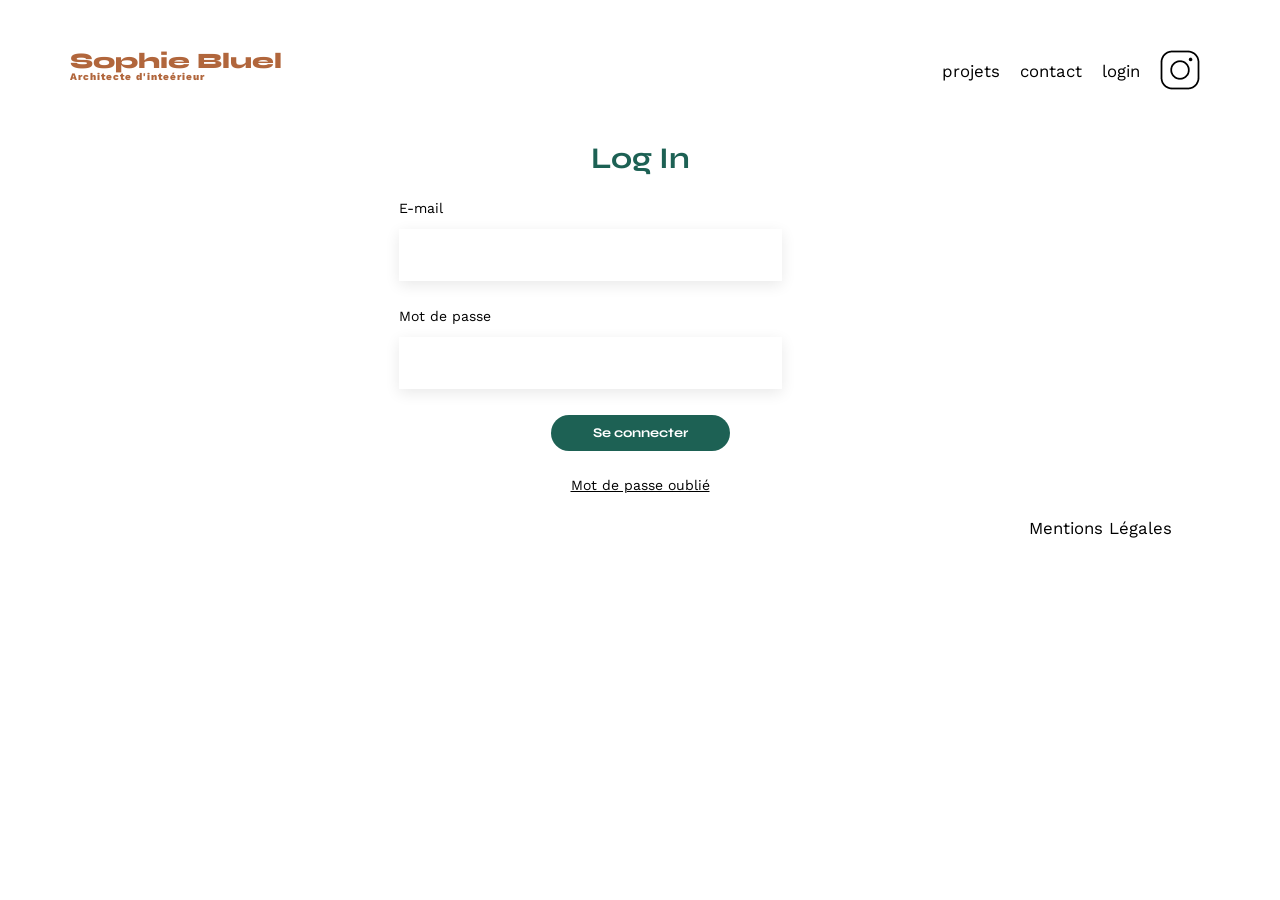
==== FrontEnd/login.html @ 1a1f2169 "login page done (css)" ====
<!DOCTYPE html>
<html lang="en">

<head>
    <meta charset="UTF-8">
    <meta http-equiv="X-UA-Compatible" content="IE=edge">
    <meta name="viewport" content="width=device-width, initial-scale=1.0">
    <link rel="stylesheet" href="./assets/style.css">
    <link href="https://fonts.googleapis.com/css2?family=Syne:wght@700;800&family=Work+Sans&display=swap"
        rel="stylesheet">
    <title>Document</title>
</head>

<body>
    <header>
        <h1>Sophie Bluel <span>Architecte d'inteérieur</span></h1>
        <nav>
			<ul>
				<li><a id="no-underline" href="./index.html"> projets</a></li>
				<li>contact</li>
				<li><a id="no-underline" href="./login.html">login</a> </li>
				<li><img src="./assets/icons/instagram.png" alt="Instagram"></li>
			</ul>
		</nav>
    </header>
    <main>
        <div class="login">
            <h2>Log In</h2>
            <form id="contact" method="post">
                <label for="email">E-mail</label>
                <input type="email" name="email" id="email">
                <label for="password">Mot de passe</label>
                <input type="password" name="password" id="password">
            </form>
        </div>
        <input type="submit" value="Se connecter" class="connect">
        <a href="#">Mot de passe oublié</a>
    </main>

    
	<footer>
		<nav>
			<ul>
				<li>Mentions Légales</li>
			</ul>
		</nav>
	</footer>

</body>

</html>
---- FrontEnd/assets/style.css ----
/* http://meyerweb.com/eric/tools/css/reset/
   v2.0 | 20110126
   License: none (public domain)
*/

html,
body,
div,
span,
applet,
object,
iframe,
h1,
h2,
h3,
h4,
h5,
h6,
p,
blockquote,
pre,
a,
abbr,
acronym,
address,
big,
cite,
code,
del,
dfn,
em,
img,
ins,
kbd,
q,
s,
samp,
small,
strike,
strong,
sub,
sup,
tt,
var,
b,
u,
i,
center,
dl,
dt,
dd,
ol,
ul,
li,
fieldset,
form,
label,
legend,
table,
caption,
tbody,
tfoot,
thead,
tr,
th,
td,
article,
aside,
canvas,
details,
embed,
figure,
figcaption,
footer,
header,
hgroup,
menu,
nav,
output,
ruby,
section,
summary,
time,
mark,
audio,
video {
	margin: 0;
	padding: 0;
	border: 0;
	font-size: 100%;
	font: inherit;
	vertical-align: baseline;
}

/* HTML5 display-role reset for older browsers */
article,
aside,
details,
figcaption,
figure,
footer,
header,
hgroup,
menu,
nav,
section {
	display: block;
}

body {
	line-height: 1;
}

ol,
ul {
	list-style: none;
	text-decoration: none;
}

blockquote,
q {
	quotes: none;
}

blockquote:before,
blockquote:after,
q:before,
q:after {
	content: '';
	content: none;
}

table {
	border-collapse: collapse;
	border-spacing: 0;
}

/** end reset css**/
body {
	max-width: 1140px;
	margin: auto;
	font-family: 'Work Sans';
	font-size: 14px;
}

header {
	display: flex;
	justify-content: space-between;
	margin: 50px 0
}

section {
	margin: 50px 0
}

h1 {
	display: flex;
	flex-direction: column;
	font-family: 'Syne';
	font-size: 22px;
	font-weight: 800;
	color: #B1663C
}

h1>span {
	font-family: 'Work Sans';
	font-size: 10px;
	letter-spacing: 0.1em;
	;
}

h2 {
	font-family: 'Syne';
	font-weight: 700;
	font-size: 30px;
	color: #1D6154
}

nav ul {
	display: flex;
	align-items: center;
}

nav li {
	padding: 0 10px;
	font-size: 1.2em;
}

li:hover {
	color: #B1663C;
}

#introduction {
	display: flex;
	align-items: center;
}

#introduction figure {
	flex: 1
}

#introduction img {
	display: block;
	margin: auto;
	width: 80%;
}

#introduction article {
	flex: 1
}

#introduction h2 {
	margin-bottom: 1em;
}

#introduction p {
	margin-bottom: 0.5em;
}

#portfolio h2 {
	text-align: center;
	margin-bottom: 1em;
}

.gallery {
	width: 100%;
	display: grid;
	grid-template-columns: 1fr 1fr 1fr;
	grid-column-gap: 20px;
	grid-row-gap: 20px;
}

.gallery img {
	width: 100%;

}
.login{
	width: 65%;
	margin: auto;
	text-align: center;
	display: flex;
	flex-direction: column;

}
#contact {
	width: 65%;
	margin: auto;
	display: flex;
	align-items: start;
	flex-direction: column;
	text-align: center;
}

#contact h2 {
	margin-bottom: 20px;
}

#contact form {
	text-align: left;
	margin-top: 30px;
	flex-direction: column;
	display:flex;
}

#contact input {
	height: 50px;
	width: 379px;
	font-size: 1.2em;
	border: none;
	box-shadow: 0px 4px 14px rgba(0, 0, 0, 0.09);
}

#contact label {
	margin: 2em 0 1em 0;
}

#contact textarea {
	border: none;
	box-shadow: 0px 4px 14px rgba(0, 0, 0, 0.09);
}

input[type="submit"] {
	font-family: 'Syne';
	font-weight: 700;
	color: white;
	background-color: #1D6154;
	margin: 2em auto;
	width: 179px;
	height: 36px;
	border-radius: 60px;
	display: flex;
	text-align: center;
	justify-content: center;
	border: none;
}

input:focus {
	outline:none;
}

footer nav ul {
	display: flex;
	justify-content: flex-end;
	margin: 2em
}

.allBtn {
	display: flex;
	align-items: center;
	justify-content: center;
	width: 100%;
	height: 37px;
	margin-bottom: 60px;
}

.btn {
	font-family: Syne;
	color: #1D6154;
	display: flex;
	align-items: center;
	justify-content: center;
	border: #1D6154 solid 1px;
	border-radius: 20px;
	margin: 51px 10px 0 10px;
	padding: 9px 11px;
	background-color: white;
}


.active {
	background-color: #1D6154;
	color: white;
}


a {
	display: flex;
	justify-content: center;
	color: black;
}

#no-underline {
	text-decoration: none;
}

#no-underline:hover {
	color: #B1663C;
}
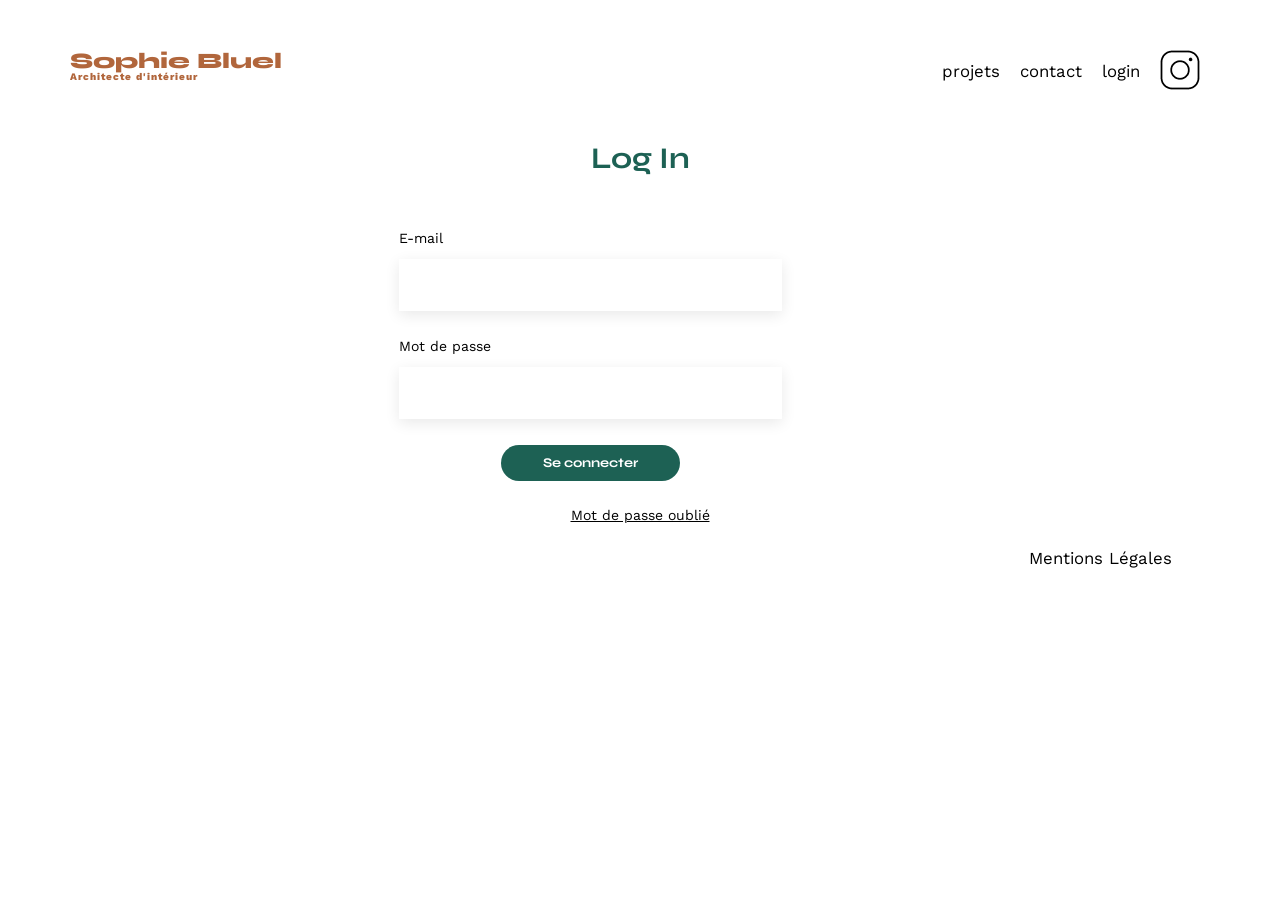
==== commit 66a198b2: "initialisation login JS" ====
--- a/FrontEnd/login.html
+++ b/FrontEnd/login.html
@@ -13,7 +13,7 @@
 
 <body>
     <header>
-        <h1>Sophie Bluel <span>Architecte d'inteérieur</span></h1>
+        <h1>Sophie Bluel <span>Architecte d'intérieur</span></h1>
         <nav>
 			<ul>
 				<li><a id="no-underline" href="./index.html"> projets</a></li>
@@ -24,16 +24,16 @@
 		</nav>
     </header>
     <main>
-        <div class="login">
             <h2>Log In</h2>
-            <form id="contact" method="post">
+            <div id="contact">
+            <form method="POST">
                 <label for="email">E-mail</label>
                 <input type="email" name="email" id="email">
                 <label for="password">Mot de passe</label>
                 <input type="password" name="password" id="password">
+                <input type="submit" value="Se connecter" class="connect">
             </form>
         </div>
-        <input type="submit" value="Se connecter" class="connect">
         <a href="#">Mot de passe oublié</a>
     </main>
 
@@ -45,7 +45,7 @@
 			</ul>
 		</nav>
 	</footer>
-
+    <script type="module" src="./login.js"></script>
 </body>
 
 </html>
--- a/FrontEnd/assets/style.css
+++ b/FrontEnd/assets/style.css
@@ -234,7 +234,7 @@
 	width: 100%;
 
 }
-.login{
+main{
 	width: 65%;
 	margin: auto;
 	text-align: center;
@@ -262,7 +262,7 @@
 	display:flex;
 }
 
-#contact input {
+#email, #password {
 	height: 50px;
 	width: 379px;
 	font-size: 1.2em;
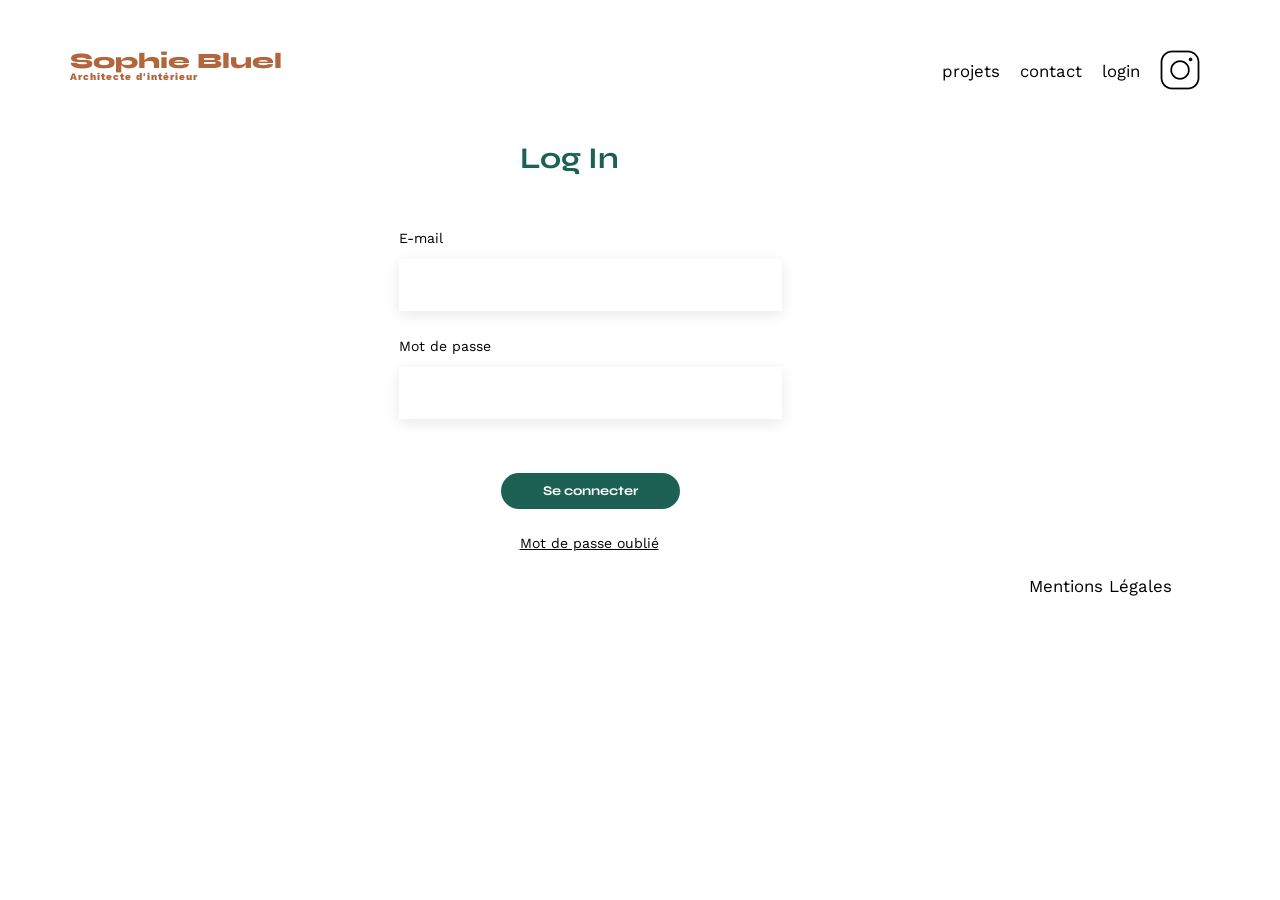
==== commit 9f44c19b: "login et logout finis mise en place de la modale et des btns editions au login" ====
--- a/FrontEnd/login.html
+++ b/FrontEnd/login.html
@@ -24,17 +24,19 @@
 		</nav>
     </header>
     <main>
-            <h2>Log In</h2>
+            <h2 class="login-title">Log In</h2>
             <div id="contact">
             <form method="POST">
                 <label for="email">E-mail</label>
                 <input type="email" name="email" id="email">
                 <label for="password">Mot de passe</label>
                 <input type="password" name="password" id="password">
+                </br> </br><p class="erreur-msg"></p>
                 <input type="submit" value="Se connecter" class="connect">
             </form>
         </div>
-        <a href="#">Mot de passe oublié</a>
+        <a class="mdp" href="#">Mot de passe oublié</a>
+
     </main>
 
     
--- a/FrontEnd/assets/style.css
+++ b/FrontEnd/assets/style.css
@@ -111,6 +111,7 @@
 	line-height: 1;
 }
 
+
 ol,
 ul {
 	list-style: none;
@@ -136,6 +137,7 @@
 }
 
 /** end reset css**/
+
 body {
 	max-width: 1140px;
 	margin: auto;
@@ -173,7 +175,21 @@
 	font-family: 'Syne';
 	font-weight: 700;
 	font-size: 30px;
-	color: #1D6154
+	color: #1D6154;
+}
+
+.login-title {
+	margin-left: 250px;
+}
+
+.mdp {
+	margin-left: 250px;
+}
+
+.erreur-msg {
+	margin-left: 40px;
+	color: rgb(212, 37, 37);
+	font-weight: 600;
 }
 
 nav ul {
@@ -199,10 +215,9 @@
 	flex: 1
 }
 
-#introduction img {
+.girl-picture {
 	display: block;
-	margin: auto;
-	width: 80%;
+	width: 90%;
 }
 
 #introduction article {
@@ -219,7 +234,6 @@
 
 #portfolio h2 {
 	text-align: center;
-	margin-bottom: 1em;
 }
 
 .gallery {
@@ -234,14 +248,15 @@
 	width: 100%;
 
 }
-main{
+
+main {
 	width: 65%;
 	margin: auto;
-	text-align: center;
 	display: flex;
 	flex-direction: column;
 
 }
+
 #contact {
 	width: 65%;
 	margin: auto;
@@ -259,10 +274,11 @@
 	text-align: left;
 	margin-top: 30px;
 	flex-direction: column;
-	display:flex;
-}
-
-#email, #password {
+	display: flex;
+}
+
+#email,
+#password {
 	height: 50px;
 	width: 379px;
 	font-size: 1.2em;
@@ -295,7 +311,7 @@
 }
 
 input:focus {
-	outline:none;
+	outline: none;
 }
 
 footer nav ul {
@@ -303,6 +319,7 @@
 	justify-content: flex-end;
 	margin: 2em
 }
+
 
 .allBtn {
 	display: flex;
@@ -335,7 +352,6 @@
 
 a {
 	display: flex;
-	justify-content: center;
 	color: black;
 }
 
@@ -345,4 +361,302 @@
 
 #no-underline:hover {
 	color: #B1663C;
-}+}
+
+
+
+
+
+/* Banner + publier les changements */
+.banner {
+	display: none;
+	justify-content: center;
+	align-items: center;
+	background: black;
+	height: 59px;
+	width: 1440px;
+	margin-left: -150px;
+}
+
+.publish {
+	display: flex;
+	justify-content: center;
+	align-items: center;
+	color: black;
+	height: 38px;
+	width: 216px;
+	border-radius: 60px;
+	margin-left: 20px;
+	border: none;
+}
+
+/* Mode edition top */
+.mode-edition-top {
+	display: flex;
+	justify-content: center;
+	align-items: center;
+	flex-direction: row;
+}
+
+.text-top {
+	cursor: pointer;
+	color: white;
+	border: none;
+	background-color: black;
+	font-family: Work Sans;
+	font-size: 15px;
+	font-weight: 400;
+	text-align: center;
+}
+
+.logo-top {
+	height: 19px;
+	margin-right: 12px;
+	cursor: pointer;
+}
+
+/* Modifier */
+.modifier-container {
+	display: none;
+	justify-content: center;
+	align-items: center;
+	width: 28%;
+	flex-direction: row;
+	margin-top: 15px;
+	margin-bottom: 19px;
+}
+
+.modifier {
+	display: flex;
+	cursor: pointer;
+	color: rgb(0, 0, 0);
+	border: none;
+	background-color: rgb(255, 255, 255);
+	font-family: Work Sans;
+	font-size: 14px;
+	font-weight: 400;
+	text-align: center;
+}
+
+.logo-black {
+	display: flex;
+	justify-content: center;
+	align-items: center;
+	height: 14px;
+	margin-right: 12px;
+	cursor: pointer;
+}
+
+/* modifier projets */
+.projets-container {
+	display: flex;
+	justify-content: center;
+	align-items: center;
+	flex-direction: row;
+}
+
+.modifier-projets-container {
+	display: none;
+	justify-content: center;
+	align-items: center;
+	flex-direction: row;
+	margin-left: 31px;
+}
+
+/* MODALE 1*/
+.projets-photos {
+	width: 100%;
+	height: 75%;
+}
+
+.modal-container {
+	visibility: hidden;
+	position: fixed;
+	top: 0;
+	left: 0;
+	height: 100%;
+	width: 100%;
+	background-color: #4646464d;
+}
+
+.modal-container.active {
+	visibility: visible;
+}
+
+.overlay {
+	opacity: 0;
+	position: absolute;
+	height: 100vh;
+	width: 100vw;
+}
+
+
+.modal {
+	opacity: 0;
+	height: 731px;
+	width: 630px;
+	left: 50%;
+	top: 50%;
+	padding: 30px;
+	background: #fff;
+	border-radius: 10px;
+	position: absolute;
+}
+
+.modal-container.active .modal {
+	opacity: 1;
+	transform: translate(-50%, -50%);
+}
+
+.close-modal {
+	padding: 8px 10px;
+	border: none;
+	font-size: 18px;
+	position: absolute;
+	top: 10px;
+	right: 10px;
+	cursor: pointer;
+	background-color: #fff;
+	color: #000000;
+}
+
+.modal h1 {
+	margin-bottom: 10px;
+	font-weight: 500;
+	font-family: Work Sans;
+	font-size: 26px;
+	font-weight: 400;
+	line-height: 30px;
+	letter-spacing: 0em;
+	text-align: center;
+	color: black;
+
+}
+
+.delete-gallery {
+	display: flex;
+	justify-content: center;
+	align-items: center;
+	color: #D65353;
+	font-family: Syne;
+	font-size: 14px;
+	font-weight: 400;
+	line-height: 17px;
+	letter-spacing: 0em;
+	text-align: center;
+
+}
+
+.addpicture {
+	display: block;
+	margin: 24px auto;
+	background-color: #1D6154;
+	border-radius: 60px;
+	border: none;
+	color: white;
+	font-family: 'Syne';
+	font-style: normal;
+	font-weight: 700;
+	font-size: 14px;
+	line-height: 17px;
+	cursor: pointer;
+	height: 36px;
+	width: 237px;
+	border-radius: 60px;
+
+}
+
+.trait-container{
+	display: flex;
+	justify-content: center;
+	width: 100%;
+}
+.trait {
+	display: flex;
+	width: 420px;
+	height: 0px;
+	left: 510px;
+	top: 1229px;
+	border: 1px solid #B3B3B3;
+}
+
+/* MODALE 2
+
+.modal-container2 {
+	visibility: hidden;
+	position: fixed;
+	top: 0;
+	left: 0;
+	height: 100%;
+	width: 100%;
+	background-color: #4646464d;
+}
+
+.modal-container.active {
+	visibility: visible;
+}
+
+.overlay {
+	opacity: 0;
+	position: absolute;
+	height: 100vh;
+	width: 100vw;
+}
+
+
+.modal {
+	opacity: 0;
+	max-width: 500px;
+	min-width: 300px;
+	height: 731px;
+	width: 630px;
+	left: 50%;
+	top: 50%;
+	padding: 30px;
+	background: #fff;
+	border-radius: 10px;
+	position: absolute;
+}
+
+.modal-container.active .modal {
+	opacity: 1;
+	transform: translate(-50%, -50%);
+}
+
+.close-modal {
+	padding: 8px 10px;
+	border: none;
+	font-size: 18px;
+	position: absolute;
+	top: 10px;
+	right: 10px;
+	cursor: pointer;
+	background-color: #fff;
+	color: #000000;
+}
+
+.modal h1 {
+	margin-bottom: 10px;
+	font-weight: 500;
+	font-family: Work Sans;
+	font-size: 26px;
+	font-weight: 400;
+	line-height: 30px;
+	letter-spacing: 0em;
+	text-align: center;
+	color: black;
+
+}
+
+.delete-galerry {
+	display: flex;
+	justify-content: center;
+	align-items: center;
+	color: #D65353;
+}
+
+
+.trait {
+	width: 500px;
+	border: 1px solid #B3B3B3;
+} */
